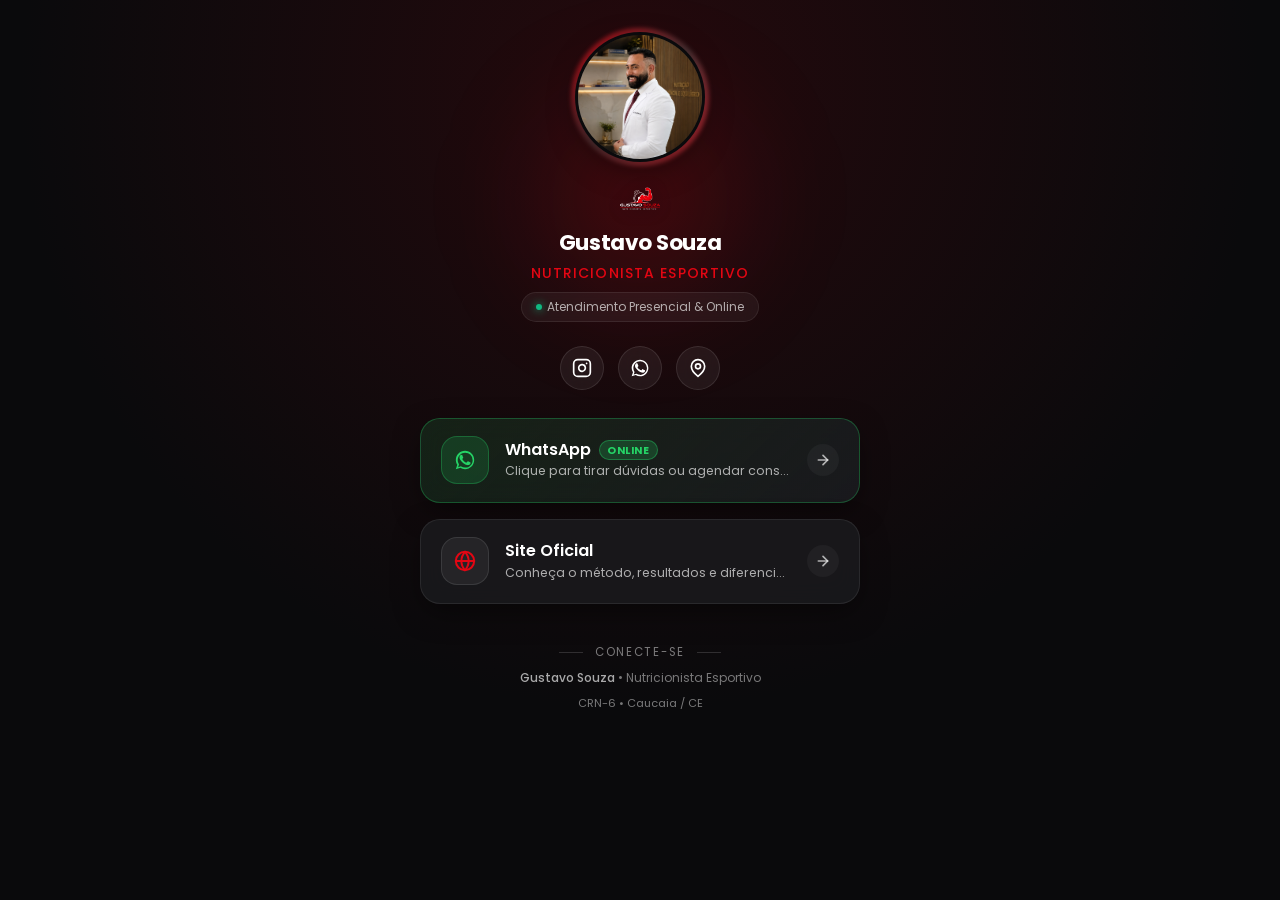
==== link.html @ 4934a4d7 "feat: atualiza link whatsapp, adiciona instagram no rodape e cria biolink /link" ====
<!DOCTYPE html>
<html lang="pt-BR">
<head>
  <!-- Google Tag Manager -->
  <script>(function(w,d,s,l,i){w[l]=w[l]||[];w[l].push({'gtm.start':
  new Date().getTime(),event:'gtm.js'});var f=d.getElementsByTagName(s)[0],
  j=d.createElement(s),dl=l!='dataLayer'?'&l='+l:'';j.async=true;j.src=
  'https://www.googletagmanager.com/gtm.js?id='+i+dl;f.parentNode.insertBefore(j,f);
  })(window,document,'script','dataLayer','GTM-PV9TGR3S');</script>
  <!-- End Google Tag Manager -->

  <meta charset="UTF-8">
  <meta name="viewport" content="width=device-width, initial-scale=1.0">
  <meta http-equiv="Content-Security-Policy" content="upgrade-insecure-requests">
  <meta http-equiv="X-Content-Type-Options" content="nosniff">
  <meta name="referrer" content="strict-origin-when-cross-origin">
  
  <title>Gustavo Souza | Links Oficiais • Nutricionista Esportivo</title>
  <meta name="description" content="Acesse os canais oficiais do nutricionista esportivo Gustavo Souza. Agendamento via WhatsApp, site oficial e redes sociais.">
  <meta name="author" content="Gustavo Souza">
  <link rel="icon" href="favicon.ico" type="image/x-icon">

  <!-- Open Graph / Facebook -->
  <meta property="og:type" content="website">
  <meta property="og:site_name" content="Gustavo Souza — Nutricionista Esportivo">
  <meta property="og:title" content="Gustavo Souza | Links Oficiais">
  <meta property="og:description" content="Acesse os links oficiais do nutricionista Gustavo Souza. Atendimento presencial em Caucaia/CE e online.">
  <meta property="og:image" content="images/gustavo-hero.png">

  <!-- Twitter -->
  <meta name="twitter:card" content="summary_large_image">
  <meta name="twitter:title" content="Gustavo Souza | Links Oficiais">
  <meta name="twitter:description" content="Acesse os links oficiais do nutricionista Gustavo Souza.">
  <meta name="twitter:image" content="images/gustavo-hero.png">

  <!-- Google Fonts -->
  <link rel="preconnect" href="https://fonts.googleapis.com">
  <link rel="preconnect" href="https://fonts.gstatic.com" crossorigin>
  <link href="https://fonts.googleapis.com/css2?family=Poppins:wght@300;400;500;600;700;800&display=swap" rel="stylesheet">

  <style>
    :root {
      --font-sans: 'Poppins', ui-sans-serif, system-ui, -apple-system, BlinkMacSystemFont, "Segoe UI", Roboto, sans-serif;
      --primary: #E30613;
      --primary-glow: #FF2E3B;
      --primary-hover: #C50510;
      --whatsapp: #25D366;
      --whatsapp-glow: rgba(37, 211, 102, 0.4);
      --bg-dark: #0A0A0C;
      --bg-card: rgba(26, 26, 30, 0.85);
      --bg-card-hover: rgba(36, 36, 42, 0.95);
      --border-card: rgba(255, 255, 255, 0.08);
      --border-card-hover: rgba(227, 6, 19, 0.5);
      --text-white: #FFFFFF;
      --text-muted: rgba(255, 255, 255, 0.65);
      --text-dim: rgba(255, 255, 255, 0.45);
      --radius-btn: 1.25rem;
      --radius-round: 9999px;
      --shadow-card: 0 10px 30px -5px rgba(0, 0, 0, 0.5);
      --transition: all 0.3s cubic-bezier(0.16, 1, 0.3, 1);
    }

    *, *::before, *::after {
      box-sizing: border-box;
      margin: 0;
      padding: 0;
    }

    html, body {
      background-color: var(--bg-dark);
      color: var(--text-white);
      font-family: var(--font-sans);
      -webkit-font-smoothing: antialiased;
      -moz-osx-font-smoothing: grayscale;
      min-height: 100vh;
      overflow-x: hidden;
    }

    body {
      display: flex;
      flex-direction: column;
      align-items: center;
      justify-content: flex-start;
      background: radial-gradient(circle at 50% 10%, rgba(227, 6, 19, 0.12) 0%, rgba(10, 10, 12, 1) 60%);
      padding: 0 1rem 2.5rem;
    }

    .biolink-container {
      width: 100%;
      max-width: 440px;
      display: flex;
      flex-direction: column;
      align-items: center;
      position: relative;
    }

    /* Ambient decorative lighting */
    .ambient-glow {
      position: absolute;
      top: 60px;
      left: 50%;
      transform: translateX(-50%);
      width: 280px;
      height: 280px;
      background: radial-gradient(circle, rgba(227, 6, 19, 0.25) 0%, transparent 70%);
      filter: blur(50px);
      z-index: 0;
      pointer-events: none;
    }

    /* Hero Header */
    .hero-header {
      width: 100%;
      position: relative;
      display: flex;
      flex-direction: column;
      align-items: center;
      padding-top: 2rem;
      z-index: 1;
    }

    .photo-wrapper {
      position: relative;
      width: 130px;
      height: 130px;
      margin-bottom: 1.25rem;
    }

    .photo-glow {
      position: absolute;
      inset: -4px;
      border-radius: var(--radius-round);
      background: linear-gradient(135deg, var(--primary), rgba(255, 255, 255, 0.2), var(--primary-glow));
      animation: rotateGlow 8s linear infinite;
      opacity: 0.8;
      filter: blur(2px);
    }

    @keyframes rotateGlow {
      0% { transform: rotate(0deg); }
      100% { transform: rotate(360deg); }
    }

    .photo-frame {
      position: relative;
      width: 100%;
      height: 100%;
      border-radius: var(--radius-round);
      overflow: hidden;
      border: 3px solid rgba(10, 10, 12, 0.95);
      background: #151518;
      box-shadow: var(--shadow-card);
    }

    .photo-img {
      width: 100%;
      height: 100%;
      object-fit: cover;
      object-position: top center;
    }

    .brand-logo {
      height: 2.25rem;
      width: auto;
      object-fit: contain;
      margin-bottom: 0.5rem;
      filter: drop-shadow(0 2px 8px rgba(0, 0, 0, 0.4));
    }

    .profile-name {
      font-size: 1.35rem;
      font-weight: 700;
      letter-spacing: -0.02em;
      color: var(--text-white);
      text-align: center;
    }

    .profile-title {
      font-size: 0.875rem;
      font-weight: 500;
      color: var(--primary);
      text-transform: uppercase;
      letter-spacing: 0.08em;
      margin-top: 0.25rem;
      text-align: center;
    }

    .profile-badge {
      display: inline-flex;
      align-items: center;
      gap: 0.35rem;
      margin-top: 0.5rem;
      padding: 0.3rem 0.85rem;
      border-radius: var(--radius-round);
      background: rgba(255, 255, 255, 0.05);
      border: 1px solid rgba(255, 255, 255, 0.08);
      font-size: 0.75rem;
      color: var(--text-muted);
      backdrop-filter: blur(10px);
    }

    .profile-badge .dot {
      width: 6px;
      height: 6px;
      border-radius: 50%;
      background: #10B981;
      box-shadow: 0 0 8px #10B981;
    }

    /* Quick Social Icons Row */
    .quick-socials {
      display: flex;
      align-items: center;
      justify-content: center;
      gap: 0.875rem;
      margin-top: 1.5rem;
      margin-bottom: 1.75rem;
      z-index: 1;
    }

    .social-circle-btn {
      width: 44px;
      height: 44px;
      border-radius: var(--radius-round);
      background: rgba(255, 255, 255, 0.06);
      border: 1px solid rgba(255, 255, 255, 0.1);
      display: flex;
      align-items: center;
      justify-content: center;
      color: var(--text-white);
      text-decoration: none;
      transition: var(--transition);
      backdrop-filter: blur(8px);
    }

    .social-circle-btn:hover {
      background: var(--primary);
      border-color: var(--primary-glow);
      color: #FFFFFF;
      transform: translateY(-3px) scale(1.05);
      box-shadow: 0 8px 20px -4px rgba(227, 6, 19, 0.5);
    }

    .social-circle-btn.whatsapp:hover {
      background: var(--whatsapp);
      border-color: #25D366;
      box-shadow: 0 8px 20px -4px var(--whatsapp-glow);
    }

    .social-circle-btn svg {
      width: 20px;
      height: 20px;
      stroke-width: 2;
    }

    /* Links Section */
    .links-list {
      width: 100%;
      display: flex;
      flex-direction: column;
      gap: 1rem;
      z-index: 1;
    }

    .link-card {
      display: flex;
      align-items: center;
      gap: 1rem;
      padding: 1.1rem 1.25rem;
      background: var(--bg-card);
      border: 1px solid var(--border-card);
      border-radius: var(--radius-btn);
      text-decoration: none;
      color: var(--text-white);
      transition: var(--transition);
      backdrop-filter: blur(12px);
      box-shadow: var(--shadow-card);
      position: relative;
      overflow: hidden;
    }

    .link-card::before {
      content: '';
      position: absolute;
      top: 0;
      left: -100%;
      width: 100%;
      height: 100%;
      background: linear-gradient(90deg, transparent, rgba(255, 255, 255, 0.08), transparent);
      transition: left 0.6s ease;
    }

    .link-card:hover::before {
      left: 100%;
    }

    .link-card:hover {
      background: var(--bg-card-hover);
      border-color: var(--border-card-hover);
      transform: translateY(-3px);
      box-shadow: 0 12px 30px -5px rgba(227, 6, 19, 0.25);
    }

    .link-card.featured {
      background: linear-gradient(135deg, rgba(37, 211, 102, 0.12) 0%, rgba(26, 26, 30, 0.95) 100%);
      border-color: rgba(37, 211, 102, 0.3);
    }

    .link-card.featured:hover {
      border-color: var(--whatsapp);
      box-shadow: 0 12px 30px -5px var(--whatsapp-glow);
    }

    .link-icon-box {
      width: 48px;
      height: 48px;
      border-radius: 1rem;
      background: rgba(255, 255, 255, 0.06);
      border: 1px solid rgba(255, 255, 255, 0.1);
      display: flex;
      align-items: center;
      justify-content: center;
      flex-shrink: 0;
      color: var(--primary);
      transition: var(--transition);
    }

    .link-card.featured .link-icon-box {
      background: rgba(37, 211, 102, 0.15);
      border-color: rgba(37, 211, 102, 0.3);
      color: var(--whatsapp);
    }

    .link-card:hover .link-icon-box {
      transform: scale(1.08);
      background: var(--primary);
      color: #FFFFFF;
    }

    .link-card.featured:hover .link-icon-box {
      background: var(--whatsapp);
      color: #FFFFFF;
    }

    .link-icon-box svg {
      width: 22px;
      height: 22px;
      stroke-width: 2.2;
    }

    .link-content {
      flex: 1;
      min-width: 0;
    }

    .link-title {
      font-size: 1rem;
      font-weight: 600;
      color: var(--text-white);
      line-height: 1.25;
      display: flex;
      align-items: center;
      gap: 0.5rem;
    }

    .link-badge {
      font-size: 0.65rem;
      font-weight: 700;
      text-transform: uppercase;
      letter-spacing: 0.05em;
      padding: 0.15rem 0.45rem;
      border-radius: var(--radius-round);
      background: rgba(37, 211, 102, 0.2);
      color: var(--whatsapp);
      border: 1px solid rgba(37, 211, 102, 0.4);
    }

    .link-subtitle {
      font-size: 0.78rem;
      color: var(--text-muted);
      margin-top: 0.2rem;
      line-height: 1.35;
      white-space: nowrap;
      overflow: hidden;
      text-overflow: ellipsis;
    }

    .link-arrow {
      width: 32px;
      height: 32px;
      border-radius: 50%;
      background: rgba(255, 255, 255, 0.04);
      display: flex;
      align-items: center;
      justify-content: center;
      color: var(--text-muted);
      flex-shrink: 0;
      transition: var(--transition);
    }

    .link-card:hover .link-arrow {
      background: var(--primary);
      color: #FFFFFF;
      transform: translateX(3px);
    }

    .link-card.featured:hover .link-arrow {
      background: var(--whatsapp);
      color: #FFFFFF;
    }

    .link-arrow svg {
      width: 16px;
      height: 16px;
      stroke-width: 2.5;
    }

    /* Footer Section */
    .biolink-footer {
      margin-top: 2.5rem;
      text-align: center;
      display: flex;
      flex-direction: column;
      align-items: center;
      gap: 0.5rem;
      z-index: 1;
    }

    .footer-connect {
      font-size: 0.72rem;
      letter-spacing: 0.15em;
      text-transform: uppercase;
      color: var(--text-dim);
      display: flex;
      align-items: center;
      gap: 0.75rem;
    }

    .footer-connect::before,
    .footer-connect::after {
      content: '';
      width: 24px;
      height: 1px;
      background: rgba(255, 255, 255, 0.15);
    }

    .footer-copy {
      font-size: 0.75rem;
      color: var(--text-dim);
    }

    .footer-copy strong {
      color: var(--text-muted);
      font-weight: 500;
    }

    /* Small Mobile adjustments */
    @media (max-width: 380px) {
      body {
        padding: 0 0.75rem 2rem;
      }
      .link-card {
        padding: 0.95rem 1rem;
        gap: 0.75rem;
      }
      .link-icon-box {
        width: 42px;
        height: 42px;
      }
      .link-title {
        font-size: 0.95rem;
      }
      .link-subtitle {
        font-size: 0.74rem;
      }
    }
  </style>
</head>
<body>
  <!-- Google Tag Manager (noscript) -->
  <noscript><iframe src="https://www.googletagmanager.com/ns.html?id=GTM-PV9TGR3S"
  height="0" width="0" style="display:none;visibility:hidden"></iframe></noscript>
  <!-- End Google Tag Manager (noscript) -->

  <div class="biolink-container">
    <div class="ambient-glow"></div>

    <!-- Profile Header -->
    <header class="hero-header">
      <div class="photo-wrapper">
        <div class="photo-glow"></div>
        <div class="photo-frame">
          <img src="images/gustavo-hero.png" alt="Gustavo Souza" class="photo-img">
        </div>
      </div>

      <img src="images/logo.png" alt="Logo Gustavo Souza" class="brand-logo">
      <h1 class="profile-name">Gustavo Souza</h1>
      <p class="profile-title">Nutricionista Esportivo</p>

      <div class="profile-badge">
        <span class="dot"></span>
        <span>Atendimento Presencial &amp; Online</span>
      </div>
    </header>

    <!-- Quick Socials Icons (Instagram, WhatsApp, Google Maps) -->
    <nav class="quick-socials" aria-label="Redes sociais e contato rápido">
      <!-- Instagram -->
      <a href="https://www.instagram.com/gusta_nutri/" target="_blank" rel="noopener noreferrer" class="social-circle-btn" aria-label="Instagram @gusta_nutri">
        <svg viewBox="0 0 24 24" fill="none" stroke="currentColor" stroke-linecap="round" stroke-linejoin="round">
          <rect width="20" height="20" x="2" y="2" rx="5" ry="5"/>
          <path d="M16 11.37A4 4 0 1 1 12.63 8 4 4 0 0 1 16 11.37z"/>
          <line x1="17.5" x2="17.51" y1="6.5" y2="6.5"/>
        </svg>
      </a>

      <!-- WhatsApp -->
      <a href="https://wa.me/5585981553394?text=Ol%C3%A1%20Gusta%2C%20Vim%20pelo%20site%20e%20gostaria%20de%20saber%20mais%20" target="_blank" rel="noopener noreferrer" class="social-circle-btn whatsapp" aria-label="WhatsApp Gustavo Souza">
        <svg viewBox="0 0 24 24" fill="currentColor">
          <path d="M17.472 14.382c-.297-.149-1.758-.867-2.03-.967-.273-.099-.471-.148-.67.15-.197.297-.767.966-.94 1.164-.173.199-.347.223-.644.075-.297-.15-1.255-.463-2.39-1.475-.883-.788-1.48-1.761-1.653-2.059-.173-.297-.019-.458.13-.606.134-.133.298-.347.446-.52.15-.174.199-.298.298-.497.099-.198.05-.371-.025-.52-.075-.149-.669-1.612-.916-2.207-.242-.579-.487-.5-.669-.51l-.57-.01c-.198 0-.52.074-.792.372s-1.04 1.016-1.04 2.479 1.065 2.876 1.213 3.074c.149.198 2.095 3.2 5.076 4.487.71.306 1.263.489 1.694.626.712.226 1.36.194 1.872.118.571-.085 1.758-.719 2.006-1.413.248-.694.248-1.289.173-1.413-.074-.124-.272-.198-.57-.347zM12.017 2C6.485 2 2.02 6.465 2.02 12c0 1.867.545 3.68 1.556 5.24L2 22l4.867-1.523A9.955 9.955 0 0 0 12.017 22c5.532 0 9.997-4.465 9.997-10s-4.465-10-9.997-10zM12.017 20.15a8.144 8.144 0 0 1-4.148-1.135l-.297-.177-3.075.962.982-2.995-.194-.309a8.13 8.13 0 0 1-1.248-4.348c0-4.501 3.664-8.165 8.165-8.165 2.18 0 4.229.85 5.771 2.394a8.116 8.116 0 0 1 2.393 5.771c0 4.501-3.663 8.165-8.165 8.165z"/>
        </svg>
      </a>

      <!-- Google Maps / Consultório -->
      <a href="https://www.google.com/maps/search/?api=1&query=R.+Pedro+Gomes+da+Rocha,+394+-+Centro,+Caucaia+-+CE" target="_blank" rel="noopener noreferrer" class="social-circle-btn" aria-label="Endereço no Google Maps">
        <svg viewBox="0 0 24 24" fill="none" stroke="currentColor" stroke-linecap="round" stroke-linejoin="round">
          <path d="M20 10c0 6-8 12-8 12s-8-6-8-12a8 8 0 0 1 16 0Z"/>
          <circle cx="12" cy="10" r="3"/>
        </svg>
      </a>
    </nav>

    <!-- Main Action Buttons -->
    <main class="links-list">
      <!-- 1. WhatsApp Button -->
      <a href="https://wa.me/5585981553394?text=Ol%C3%A1%20Gusta%2C%20Vim%20pelo%20site%20e%20gostaria%20de%20saber%20mais%20" target="_blank" rel="noopener noreferrer" class="link-card featured">
        <div class="link-icon-box">
          <svg viewBox="0 0 24 24" fill="currentColor">
            <path d="M17.472 14.382c-.297-.149-1.758-.867-2.03-.967-.273-.099-.471-.148-.67.15-.197.297-.767.966-.94 1.164-.173.199-.347.223-.644.075-.297-.15-1.255-.463-2.39-1.475-.883-.788-1.48-1.761-1.653-2.059-.173-.297-.019-.458.13-.606.134-.133.298-.347.446-.52.15-.174.199-.298.298-.497.099-.198.05-.371-.025-.52-.075-.149-.669-1.612-.916-2.207-.242-.579-.487-.5-.669-.51l-.57-.01c-.198 0-.52.074-.792.372s-1.04 1.016-1.04 2.479 1.065 2.876 1.213 3.074c.149.198 2.095 3.2 5.076 4.487.71.306 1.263.489 1.694.626.712.226 1.36.194 1.872.118.571-.085 1.758-.719 2.006-1.413.248-.694.248-1.289.173-1.413-.074-.124-.272-.198-.57-.347zM12.017 2C6.485 2 2.02 6.465 2.02 12c0 1.867.545 3.68 1.556 5.24L2 22l4.867-1.523A9.955 9.955 0 0 0 12.017 22c5.532 0 9.997-4.465 9.997-10s-4.465-10-9.997-10zM12.017 20.15a8.144 8.144 0 0 1-4.148-1.135l-.297-.177-3.075.962.982-2.995-.194-.309a8.13 8.13 0 0 1-1.248-4.348c0-4.501 3.664-8.165 8.165-8.165 2.18 0 4.229.85 5.771 2.394a8.116 8.116 0 0 1 2.393 5.771c0 4.501-3.663 8.165-8.165 8.165z"/>
          </svg>
        </div>
        <div class="link-content">
          <div class="link-title">
            <span>WhatsApp</span>
            <span class="link-badge">Online</span>
          </div>
          <div class="link-subtitle">Clique para tirar dúvidas ou agendar consulta</div>
        </div>
        <div class="link-arrow">
          <svg viewBox="0 0 24 24" fill="none" stroke="currentColor" stroke-linecap="round" stroke-linejoin="round">
            <line x1="5" y1="12" x2="19" y2="12"/>
            <polyline points="12 5 19 12 12 19"/>
          </svg>
        </div>
      </a>

      <!-- 2. Site Oficial Button -->
      <a href="https://gustanutri.vercel.app/" class="link-card">
        <div class="link-icon-box">
          <svg viewBox="0 0 24 24" fill="none" stroke="currentColor" stroke-linecap="round" stroke-linejoin="round">
            <circle cx="12" cy="12" r="10"/>
            <line x1="2" y1="12" x2="22" y2="12"/>
            <path d="M12 2a15.3 15.3 0 0 1 4 10 15.3 15.3 0 0 1-4 10 15.3 15.3 0 0 1-4-10 15.3 15.3 0 0 1 4-10z"/>
          </svg>
        </div>
        <div class="link-content">
          <div class="link-title">
            <span>Site Oficial</span>
          </div>
          <div class="link-subtitle">Conheça o método, resultados e diferenciais</div>
        </div>
        <div class="link-arrow">
          <svg viewBox="0 0 24 24" fill="none" stroke="currentColor" stroke-linecap="round" stroke-linejoin="round">
            <line x1="5" y1="12" x2="19" y2="12"/>
            <polyline points="12 5 19 12 12 19"/>
          </svg>
        </div>
      </a>
    </main>

    <!-- Footer Section -->
    <footer class="biolink-footer">
      <span class="footer-connect">Conecte-se</span>
      <p class="footer-copy">
        <strong>Gustavo Souza</strong> • Nutricionista Esportivo
      </p>
      <p class="footer-copy" style="font-size: 0.7rem;">
        CRN-6 • Caucaia / CE
      </p>
    </footer>
  </div>
</body>
</html>
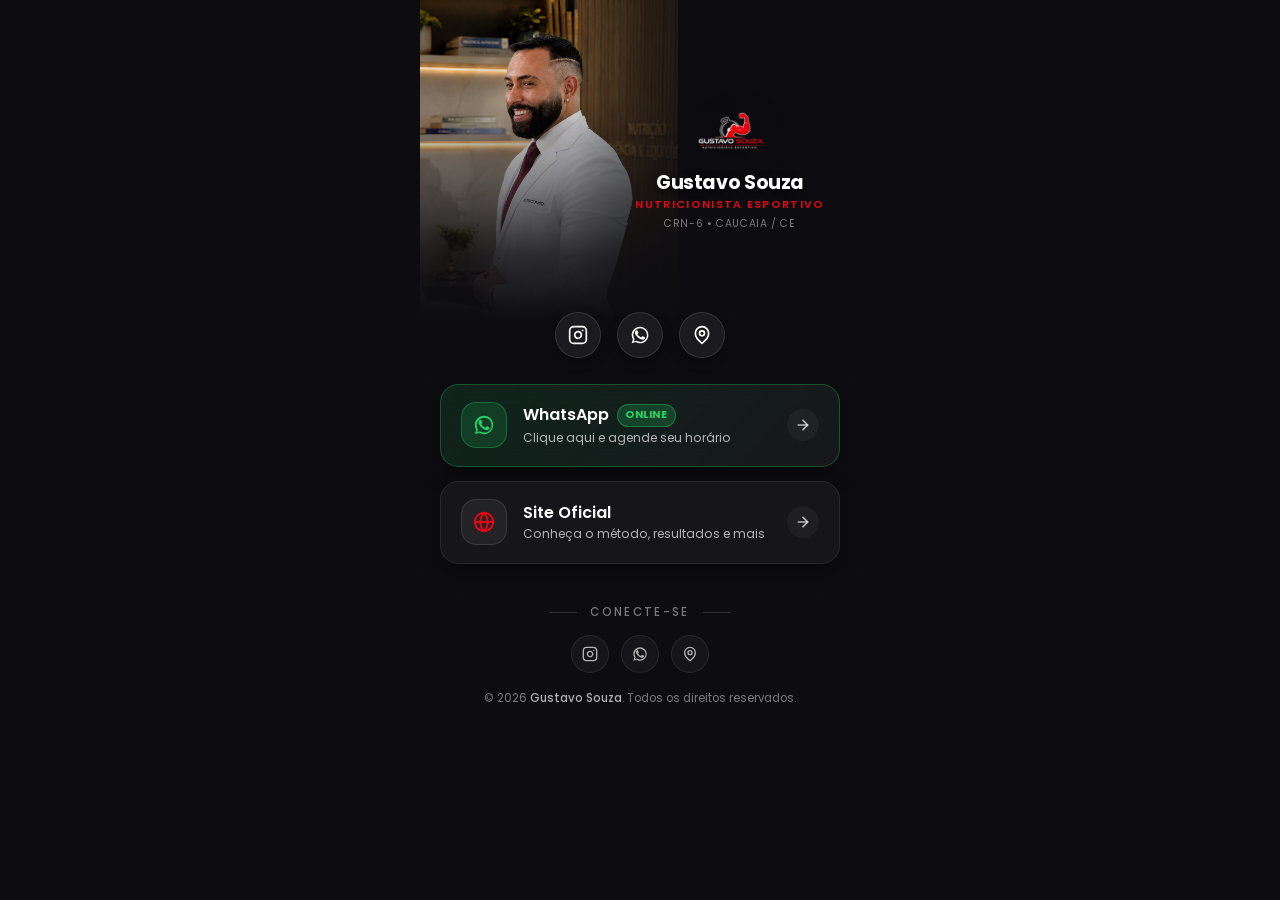
==== commit 55f8c287: "feat: atualiza layout de /link com foto de fundo, degrade suave e logo a direita" ====
--- a/link.html
+++ b/link.html
@@ -46,18 +46,18 @@
       --primary-hover: #C50510;
       --whatsapp: #25D366;
       --whatsapp-glow: rgba(37, 211, 102, 0.4);
-      --bg-dark: #0A0A0C;
-      --bg-card: rgba(26, 26, 30, 0.85);
-      --bg-card-hover: rgba(36, 36, 42, 0.95);
+      --bg-dark: #0D0D11;
+      --bg-card: rgba(24, 24, 28, 0.9);
+      --bg-card-hover: rgba(34, 34, 40, 0.98);
       --border-card: rgba(255, 255, 255, 0.08);
       --border-card-hover: rgba(227, 6, 19, 0.5);
       --text-white: #FFFFFF;
-      --text-muted: rgba(255, 255, 255, 0.65);
+      --text-muted: rgba(255, 255, 255, 0.68);
       --text-dim: rgba(255, 255, 255, 0.45);
-      --radius-btn: 1.25rem;
+      --radius-btn: 1.15rem;
       --radius-round: 9999px;
-      --shadow-card: 0 10px 30px -5px rgba(0, 0, 0, 0.5);
-      --transition: all 0.3s cubic-bezier(0.16, 1, 0.3, 1);
+      --shadow-card: 0 8px 24px -4px rgba(0, 0, 0, 0.45);
+      --transition: all 0.28s cubic-bezier(0.16, 1, 0.3, 1);
     }
 
     *, *::before, *::after {
@@ -81,8 +81,8 @@
       flex-direction: column;
       align-items: center;
       justify-content: flex-start;
-      background: radial-gradient(circle at 50% 10%, rgba(227, 6, 19, 0.12) 0%, rgba(10, 10, 12, 1) 60%);
-      padding: 0 1rem 2.5rem;
+      background: #0D0D11;
+      padding: 0 0 3rem;
     }
 
     .biolink-container {
@@ -94,175 +94,175 @@
       position: relative;
     }
 
-    /* Ambient decorative lighting */
-    .ambient-glow {
-      position: absolute;
-      top: 60px;
-      left: 50%;
-      transform: translateX(-50%);
-      width: 280px;
-      height: 280px;
-      background: radial-gradient(circle, rgba(227, 6, 19, 0.25) 0%, transparent 70%);
-      filter: blur(50px);
-      z-index: 0;
-      pointer-events: none;
-    }
-
-    /* Hero Header */
-    .hero-header {
-      width: 100%;
-      position: relative;
-      display: flex;
-      flex-direction: column;
-      align-items: center;
-      padding-top: 2rem;
-      z-index: 1;
-    }
-
-    .photo-wrapper {
-      position: relative;
-      width: 130px;
-      height: 130px;
-      margin-bottom: 1.25rem;
-    }
-
-    .photo-glow {
-      position: absolute;
-      inset: -4px;
-      border-radius: var(--radius-round);
-      background: linear-gradient(135deg, var(--primary), rgba(255, 255, 255, 0.2), var(--primary-glow));
-      animation: rotateGlow 8s linear infinite;
-      opacity: 0.8;
-      filter: blur(2px);
-    }
-
-    @keyframes rotateGlow {
-      0% { transform: rotate(0deg); }
-      100% { transform: rotate(360deg); }
-    }
-
-    .photo-frame {
+    /* ==========================================================================
+       Hero Top Section — Photo Background with Fade Degradê & Right Logo
+       ========================================================================== */
+    .hero-top-banner {
       position: relative;
       width: 100%;
+      height: 320px;
+      overflow: hidden;
+      background-color: #0A0A0D;
+    }
+
+    /* Professional Background Cutout Photo (Left Aligned) */
+    .hero-bg-photo {
+      position: absolute;
+      left: -15px;
+      bottom: 0;
       height: 100%;
-      border-radius: var(--radius-round);
-      overflow: hidden;
-      border: 3px solid rgba(10, 10, 12, 0.95);
-      background: #151518;
-      box-shadow: var(--shadow-card);
-    }
-
-    .photo-img {
-      width: 100%;
-      height: 100%;
+      width: 62%;
       object-fit: cover;
       object-position: top center;
-    }
-
-    .brand-logo {
-      height: 2.25rem;
+      z-index: 1;
+      filter: contrast(1.05) brightness(1.02);
+    }
+
+    /* Degradê Suave — Transição inferior para os cards */
+    .hero-gradient-bottom {
+      position: absolute;
+      inset: 0;
+      z-index: 2;
+      background: linear-gradient(
+        to bottom,
+        rgba(13, 13, 17, 0.0) 0%,
+        rgba(13, 13, 17, 0.05) 30%,
+        rgba(13, 13, 17, 0.45) 55%,
+        rgba(13, 13, 17, 0.85) 80%,
+        #0D0D11 100%
+      );
+      pointer-events: none;
+    }
+
+    /* Degradê Lateral — Garante legibilidade para a Logo e Textos à Direita */
+    .hero-gradient-side {
+      position: absolute;
+      inset: 0;
+      z-index: 2;
+      background: linear-gradient(
+        to right,
+        rgba(13, 13, 17, 0.0) 0%,
+        rgba(13, 13, 17, 0.1) 35%,
+        rgba(13, 13, 17, 0.75) 60%,
+        rgba(13, 13, 17, 0.95) 100%
+      );
+      pointer-events: none;
+    }
+
+    /* Right Side Branding / Logo Block */
+    .hero-right-content {
+      position: absolute;
+      right: 1.25rem;
+      top: 0;
+      bottom: 0;
+      width: 50%;
+      display: flex;
+      flex-direction: column;
+      align-items: center;
+      justify-content: center;
+      text-align: center;
+      z-index: 3;
+      padding-top: 1rem;
+    }
+
+    .brand-logo-img {
+      max-height: 58px;
       width: auto;
       object-fit: contain;
-      margin-bottom: 0.5rem;
-      filter: drop-shadow(0 2px 8px rgba(0, 0, 0, 0.4));
-    }
-
-    .profile-name {
-      font-size: 1.35rem;
+      filter: drop-shadow(0 4px 14px rgba(0, 0, 0, 0.7));
+      margin-bottom: 0.6rem;
+    }
+
+    .brand-person-name {
+      font-size: 1.2rem;
       font-weight: 700;
+      color: #FFFFFF;
       letter-spacing: -0.02em;
-      color: var(--text-white);
-      text-align: center;
-    }
-
-    .profile-title {
-      font-size: 0.875rem;
-      font-weight: 500;
+      line-height: 1.15;
+      text-shadow: 0 2px 8px rgba(0, 0, 0, 0.8);
+    }
+
+    .brand-person-tag {
+      font-size: 0.68rem;
+      font-weight: 600;
       color: var(--primary);
       text-transform: uppercase;
-      letter-spacing: 0.08em;
+      letter-spacing: 0.12em;
+      margin-top: 0.3rem;
+      line-height: 1.25;
+    }
+
+    .brand-person-sub {
+      font-size: 0.65rem;
+      color: var(--text-dim);
+      letter-spacing: 0.06em;
       margin-top: 0.25rem;
-      text-align: center;
-    }
-
-    .profile-badge {
-      display: inline-flex;
-      align-items: center;
-      gap: 0.35rem;
-      margin-top: 0.5rem;
-      padding: 0.3rem 0.85rem;
-      border-radius: var(--radius-round);
-      background: rgba(255, 255, 255, 0.05);
-      border: 1px solid rgba(255, 255, 255, 0.08);
-      font-size: 0.75rem;
-      color: var(--text-muted);
-      backdrop-filter: blur(10px);
-    }
-
-    .profile-badge .dot {
-      width: 6px;
-      height: 6px;
-      border-radius: 50%;
-      background: #10B981;
-      box-shadow: 0 0 8px #10B981;
-    }
-
-    /* Quick Social Icons Row */
-    .quick-socials {
+      text-transform: uppercase;
+    }
+
+    /* ==========================================================================
+       Quick Social Icons Row (Instagram, WhatsApp, Maps)
+       ========================================================================== */
+    .quick-socials-row {
       display: flex;
       align-items: center;
       justify-content: center;
-      gap: 0.875rem;
-      margin-top: 1.5rem;
-      margin-bottom: 1.75rem;
-      z-index: 1;
-    }
-
-    .social-circle-btn {
-      width: 44px;
-      height: 44px;
+      gap: 1rem;
+      margin-top: -0.5rem;
+      margin-bottom: 1.6rem;
+      z-index: 4;
+      position: relative;
+    }
+
+    .social-pill-btn {
+      width: 46px;
+      height: 46px;
       border-radius: var(--radius-round);
       background: rgba(255, 255, 255, 0.06);
-      border: 1px solid rgba(255, 255, 255, 0.1);
+      border: 1px solid rgba(255, 255, 255, 0.12);
       display: flex;
       align-items: center;
       justify-content: center;
       color: var(--text-white);
       text-decoration: none;
       transition: var(--transition);
-      backdrop-filter: blur(8px);
-    }
-
-    .social-circle-btn:hover {
+      backdrop-filter: blur(10px);
+      box-shadow: 0 4px 12px rgba(0, 0, 0, 0.3);
+    }
+
+    .social-pill-btn:hover {
       background: var(--primary);
       border-color: var(--primary-glow);
       color: #FFFFFF;
-      transform: translateY(-3px) scale(1.05);
-      box-shadow: 0 8px 20px -4px rgba(227, 6, 19, 0.5);
-    }
-
-    .social-circle-btn.whatsapp:hover {
+      transform: translateY(-3px) scale(1.06);
+      box-shadow: 0 8px 20px -4px rgba(227, 6, 19, 0.55);
+    }
+
+    .social-pill-btn.whatsapp:hover {
       background: var(--whatsapp);
       border-color: #25D366;
       box-shadow: 0 8px 20px -4px var(--whatsapp-glow);
     }
 
-    .social-circle-btn svg {
+    .social-pill-btn svg {
       width: 20px;
       height: 20px;
       stroke-width: 2;
     }
 
-    /* Links Section */
-    .links-list {
+    /* ==========================================================================
+       Action Links List & Cards
+       ========================================================================== */
+    .cards-container {
       width: 100%;
+      padding: 0 1.25rem;
       display: flex;
       flex-direction: column;
-      gap: 1rem;
-      z-index: 1;
-    }
-
-    .link-card {
+      gap: 0.875rem;
+      z-index: 4;
+    }
+
+    .action-card {
       display: flex;
       align-items: center;
       gap: 1rem;
@@ -273,13 +273,13 @@
       text-decoration: none;
       color: var(--text-white);
       transition: var(--transition);
-      backdrop-filter: blur(12px);
+      backdrop-filter: blur(14px);
       box-shadow: var(--shadow-card);
       position: relative;
       overflow: hidden;
     }
 
-    .link-card::before {
+    .action-card::before {
       content: '';
       position: absolute;
       top: 0;
@@ -290,31 +290,31 @@
       transition: left 0.6s ease;
     }
 
-    .link-card:hover::before {
+    .action-card:hover::before {
       left: 100%;
     }
 
-    .link-card:hover {
+    .action-card:hover {
       background: var(--bg-card-hover);
       border-color: var(--border-card-hover);
       transform: translateY(-3px);
-      box-shadow: 0 12px 30px -5px rgba(227, 6, 19, 0.25);
-    }
-
-    .link-card.featured {
-      background: linear-gradient(135deg, rgba(37, 211, 102, 0.12) 0%, rgba(26, 26, 30, 0.95) 100%);
+      box-shadow: 0 12px 28px -4px rgba(227, 6, 19, 0.25);
+    }
+
+    .action-card.featured {
+      background: linear-gradient(135deg, rgba(37, 211, 102, 0.12) 0%, rgba(24, 24, 28, 0.95) 100%);
       border-color: rgba(37, 211, 102, 0.3);
     }
 
-    .link-card.featured:hover {
+    .action-card.featured:hover {
       border-color: var(--whatsapp);
-      box-shadow: 0 12px 30px -5px var(--whatsapp-glow);
-    }
-
-    .link-icon-box {
-      width: 48px;
-      height: 48px;
-      border-radius: 1rem;
+      box-shadow: 0 12px 28px -4px var(--whatsapp-glow);
+    }
+
+    .card-icon-box {
+      width: 46px;
+      height: 46px;
+      border-radius: 0.95rem;
       background: rgba(255, 255, 255, 0.06);
       border: 1px solid rgba(255, 255, 255, 0.1);
       display: flex;
@@ -325,45 +325,48 @@
       transition: var(--transition);
     }
 
-    .link-card.featured .link-icon-box {
+    .action-card.featured .card-icon-box {
       background: rgba(37, 211, 102, 0.15);
       border-color: rgba(37, 211, 102, 0.3);
       color: var(--whatsapp);
     }
 
-    .link-card:hover .link-icon-box {
+    .action-card:hover .card-icon-box {
       transform: scale(1.08);
       background: var(--primary);
       color: #FFFFFF;
     }
 
-    .link-card.featured:hover .link-icon-box {
+    .action-card.featured:hover .card-icon-box {
       background: var(--whatsapp);
       color: #FFFFFF;
     }
 
-    .link-icon-box svg {
+    .card-icon-box svg {
       width: 22px;
       height: 22px;
       stroke-width: 2.2;
     }
 
-    .link-content {
+    .card-info {
       flex: 1;
       min-width: 0;
     }
 
-    .link-title {
+    .card-title-row {
+      display: flex;
+      align-items: center;
+      gap: 0.5rem;
+    }
+
+    .card-title {
       font-size: 1rem;
       font-weight: 600;
       color: var(--text-white);
       line-height: 1.25;
-      display: flex;
-      align-items: center;
-      gap: 0.5rem;
-    }
-
-    .link-badge {
+    }
+
+    .card-badge {
       font-size: 0.65rem;
       font-weight: 700;
       text-transform: uppercase;
@@ -375,8 +378,8 @@
       border: 1px solid rgba(37, 211, 102, 0.4);
     }
 
-    .link-subtitle {
-      font-size: 0.78rem;
+    .card-subtitle {
+      font-size: 0.76rem;
       color: var(--text-muted);
       margin-top: 0.2rem;
       line-height: 1.35;
@@ -385,7 +388,7 @@
       text-overflow: ellipsis;
     }
 
-    .link-arrow {
+    .card-arrow {
       width: 32px;
       height: 32px;
       border-radius: 50%;
@@ -398,80 +401,126 @@
       transition: var(--transition);
     }
 
-    .link-card:hover .link-arrow {
+    .action-card:hover .card-arrow {
       background: var(--primary);
       color: #FFFFFF;
       transform: translateX(3px);
     }
 
-    .link-card.featured:hover .link-arrow {
+    .action-card.featured:hover .card-arrow {
       background: var(--whatsapp);
       color: #FFFFFF;
     }
 
-    .link-arrow svg {
+    .card-arrow svg {
       width: 16px;
       height: 16px;
       stroke-width: 2.5;
     }
 
-    /* Footer Section */
-    .biolink-footer {
+    /* ==========================================================================
+       Footer Section
+       ========================================================================== */
+    .biolink-bottom {
       margin-top: 2.5rem;
       text-align: center;
       display: flex;
       flex-direction: column;
       align-items: center;
-      gap: 0.5rem;
-      z-index: 1;
-    }
-
-    .footer-connect {
+      gap: 0.85rem;
+      z-index: 4;
+    }
+
+    .connect-divider {
       font-size: 0.72rem;
-      letter-spacing: 0.15em;
+      letter-spacing: 0.2em;
       text-transform: uppercase;
       color: var(--text-dim);
       display: flex;
       align-items: center;
-      gap: 0.75rem;
-    }
-
-    .footer-connect::before,
-    .footer-connect::after {
+      gap: 0.85rem;
+      font-weight: 500;
+    }
+
+    .connect-divider::before,
+    .connect-divider::after {
       content: '';
-      width: 24px;
+      width: 28px;
       height: 1px;
       background: rgba(255, 255, 255, 0.15);
     }
 
-    .footer-copy {
-      font-size: 0.75rem;
+    .footer-socials {
+      display: flex;
+      align-items: center;
+      gap: 0.75rem;
+    }
+
+    .footer-social-btn {
+      width: 38px;
+      height: 38px;
+      border-radius: var(--radius-round);
+      background: rgba(255, 255, 255, 0.04);
+      border: 1px solid rgba(255, 255, 255, 0.08);
+      display: flex;
+      align-items: center;
+      justify-content: center;
+      color: var(--text-muted);
+      text-decoration: none;
+      transition: var(--transition);
+    }
+
+    .footer-social-btn:hover {
+      background: var(--primary);
+      border-color: var(--primary);
+      color: #FFFFFF;
+      transform: translateY(-2px);
+    }
+
+    .footer-social-btn svg {
+      width: 16px;
+      height: 16px;
+      stroke-width: 2;
+    }
+
+    .footer-copyright {
+      font-size: 0.72rem;
       color: var(--text-dim);
-    }
-
-    .footer-copy strong {
+      margin-top: 0.25rem;
+    }
+
+    .footer-copyright strong {
       color: var(--text-muted);
       font-weight: 500;
     }
 
-    /* Small Mobile adjustments */
+    /* Small Screen Adjustments */
     @media (max-width: 380px) {
-      body {
-        padding: 0 0.75rem 2rem;
-      }
-      .link-card {
+      .hero-top-banner {
+        height: 290px;
+      }
+      .hero-bg-photo {
+        width: 65%;
+      }
+      .brand-logo-img {
+        max-height: 48px;
+      }
+      .brand-person-name {
+        font-size: 1.05rem;
+      }
+      .action-card {
         padding: 0.95rem 1rem;
         gap: 0.75rem;
       }
-      .link-icon-box {
-        width: 42px;
-        height: 42px;
-      }
-      .link-title {
-        font-size: 0.95rem;
-      }
-      .link-subtitle {
-        font-size: 0.74rem;
+      .card-icon-box {
+        width: 40px;
+        height: 40px;
+      }
+      .card-title {
+        font-size: 0.92rem;
+      }
+      .card-subtitle {
+        font-size: 0.72rem;
       }
     }
   </style>
@@ -483,31 +532,29 @@
   <!-- End Google Tag Manager (noscript) -->
 
   <div class="biolink-container">
-    <div class="ambient-glow"></div>
-
-    <!-- Profile Header -->
-    <header class="hero-header">
-      <div class="photo-wrapper">
-        <div class="photo-glow"></div>
-        <div class="photo-frame">
-          <img src="images/gustavo-hero.png" alt="Gustavo Souza" class="photo-img">
-        </div>
-      </div>
-
-      <img src="images/logo.png" alt="Logo Gustavo Souza" class="brand-logo">
-      <h1 class="profile-name">Gustavo Souza</h1>
-      <p class="profile-title">Nutricionista Esportivo</p>
-
-      <div class="profile-badge">
-        <span class="dot"></span>
-        <span>Atendimento Presencial &amp; Online</span>
+    
+    <!-- Top Hero Banner: Professional Background Photo (Left) + Logo/Name (Right) + Bottom Degradê -->
+    <header class="hero-top-banner">
+      <!-- Foto de fundo com o profissional -->
+      <img src="images/gustavo-hero.png" alt="Gustavo Souza" class="hero-bg-photo">
+
+      <!-- Degradês suaves de integração e contraste -->
+      <div class="hero-gradient-bottom"></div>
+      <div class="hero-gradient-side"></div>
+
+      <!-- Identidade e Logo à Direita -->
+      <div class="hero-right-content">
+        <img src="images/logo.png" alt="Logo Gustavo Souza" class="brand-logo-img">
+        <h1 class="brand-person-name">Gustavo Souza</h1>
+        <p class="brand-person-tag">Nutricionista Esportivo</p>
+        <span class="brand-person-sub">CRN-6 • Caucaia / CE</span>
       </div>
     </header>
 
-    <!-- Quick Socials Icons (Instagram, WhatsApp, Google Maps) -->
-    <nav class="quick-socials" aria-label="Redes sociais e contato rápido">
+    <!-- Ícones de Ação Rápida (Logo abaixo da foto e acima dos cards) -->
+    <nav class="quick-socials-row" aria-label="Acesso rápido">
       <!-- Instagram -->
-      <a href="https://www.instagram.com/gusta_nutri/" target="_blank" rel="noopener noreferrer" class="social-circle-btn" aria-label="Instagram @gusta_nutri">
+      <a href="https://www.instagram.com/gusta_nutri/" target="_blank" rel="noopener noreferrer" class="social-pill-btn" aria-label="Instagram @gusta_nutri">
         <svg viewBox="0 0 24 24" fill="none" stroke="currentColor" stroke-linecap="round" stroke-linejoin="round">
           <rect width="20" height="20" x="2" y="2" rx="5" ry="5"/>
           <path d="M16 11.37A4 4 0 1 1 12.63 8 4 4 0 0 1 16 11.37z"/>
@@ -516,14 +563,14 @@
       </a>
 
       <!-- WhatsApp -->
-      <a href="https://wa.me/5585981553394?text=Ol%C3%A1%20Gusta%2C%20Vim%20pelo%20site%20e%20gostaria%20de%20saber%20mais%20" target="_blank" rel="noopener noreferrer" class="social-circle-btn whatsapp" aria-label="WhatsApp Gustavo Souza">
+      <a href="https://wa.me/5585981553394?text=Ol%C3%A1%20Gusta%2C%20Vim%20pelo%20site%20e%20gostaria%20de%20saber%20mais%20" target="_blank" rel="noopener noreferrer" class="social-pill-btn whatsapp" aria-label="WhatsApp">
         <svg viewBox="0 0 24 24" fill="currentColor">
           <path d="M17.472 14.382c-.297-.149-1.758-.867-2.03-.967-.273-.099-.471-.148-.67.15-.197.297-.767.966-.94 1.164-.173.199-.347.223-.644.075-.297-.15-1.255-.463-2.39-1.475-.883-.788-1.48-1.761-1.653-2.059-.173-.297-.019-.458.13-.606.134-.133.298-.347.446-.52.15-.174.199-.298.298-.497.099-.198.05-.371-.025-.52-.075-.149-.669-1.612-.916-2.207-.242-.579-.487-.5-.669-.51l-.57-.01c-.198 0-.52.074-.792.372s-1.04 1.016-1.04 2.479 1.065 2.876 1.213 3.074c.149.198 2.095 3.2 5.076 4.487.71.306 1.263.489 1.694.626.712.226 1.36.194 1.872.118.571-.085 1.758-.719 2.006-1.413.248-.694.248-1.289.173-1.413-.074-.124-.272-.198-.57-.347zM12.017 2C6.485 2 2.02 6.465 2.02 12c0 1.867.545 3.68 1.556 5.24L2 22l4.867-1.523A9.955 9.955 0 0 0 12.017 22c5.532 0 9.997-4.465 9.997-10s-4.465-10-9.997-10zM12.017 20.15a8.144 8.144 0 0 1-4.148-1.135l-.297-.177-3.075.962.982-2.995-.194-.309a8.13 8.13 0 0 1-1.248-4.348c0-4.501 3.664-8.165 8.165-8.165 2.18 0 4.229.85 5.771 2.394a8.116 8.116 0 0 1 2.393 5.771c0 4.501-3.663 8.165-8.165 8.165z"/>
         </svg>
       </a>
 
-      <!-- Google Maps / Consultório -->
-      <a href="https://www.google.com/maps/search/?api=1&query=R.+Pedro+Gomes+da+Rocha,+394+-+Centro,+Caucaia+-+CE" target="_blank" rel="noopener noreferrer" class="social-circle-btn" aria-label="Endereço no Google Maps">
+      <!-- Google Maps / Localização -->
+      <a href="https://www.google.com/maps/search/?api=1&query=R.+Pedro+Gomes+da+Rocha,+394+-+Centro,+Caucaia+-+CE" target="_blank" rel="noopener noreferrer" class="social-pill-btn" aria-label="Endereço no Google Maps">
         <svg viewBox="0 0 24 24" fill="none" stroke="currentColor" stroke-linecap="round" stroke-linejoin="round">
           <path d="M20 10c0 6-8 12-8 12s-8-6-8-12a8 8 0 0 1 16 0Z"/>
           <circle cx="12" cy="10" r="3"/>
@@ -531,23 +578,23 @@
       </a>
     </nav>
 
-    <!-- Main Action Buttons -->
-    <main class="links-list">
-      <!-- 1. WhatsApp Button -->
-      <a href="https://wa.me/5585981553394?text=Ol%C3%A1%20Gusta%2C%20Vim%20pelo%20site%20e%20gostaria%20de%20saber%20mais%20" target="_blank" rel="noopener noreferrer" class="link-card featured">
-        <div class="link-icon-box">
+    <!-- Cards Principais (Botões de Ação) -->
+    <main class="cards-container">
+      <!-- 1. Botão WhatsApp -->
+      <a href="https://wa.me/5585981553394?text=Ol%C3%A1%20Gusta%2C%20Vim%20pelo%20site%20e%20gostaria%20de%20saber%20mais%20" target="_blank" rel="noopener noreferrer" class="action-card featured">
+        <div class="card-icon-box">
           <svg viewBox="0 0 24 24" fill="currentColor">
             <path d="M17.472 14.382c-.297-.149-1.758-.867-2.03-.967-.273-.099-.471-.148-.67.15-.197.297-.767.966-.94 1.164-.173.199-.347.223-.644.075-.297-.15-1.255-.463-2.39-1.475-.883-.788-1.48-1.761-1.653-2.059-.173-.297-.019-.458.13-.606.134-.133.298-.347.446-.52.15-.174.199-.298.298-.497.099-.198.05-.371-.025-.52-.075-.149-.669-1.612-.916-2.207-.242-.579-.487-.5-.669-.51l-.57-.01c-.198 0-.52.074-.792.372s-1.04 1.016-1.04 2.479 1.065 2.876 1.213 3.074c.149.198 2.095 3.2 5.076 4.487.71.306 1.263.489 1.694.626.712.226 1.36.194 1.872.118.571-.085 1.758-.719 2.006-1.413.248-.694.248-1.289.173-1.413-.074-.124-.272-.198-.57-.347zM12.017 2C6.485 2 2.02 6.465 2.02 12c0 1.867.545 3.68 1.556 5.24L2 22l4.867-1.523A9.955 9.955 0 0 0 12.017 22c5.532 0 9.997-4.465 9.997-10s-4.465-10-9.997-10zM12.017 20.15a8.144 8.144 0 0 1-4.148-1.135l-.297-.177-3.075.962.982-2.995-.194-.309a8.13 8.13 0 0 1-1.248-4.348c0-4.501 3.664-8.165 8.165-8.165 2.18 0 4.229.85 5.771 2.394a8.116 8.116 0 0 1 2.393 5.771c0 4.501-3.663 8.165-8.165 8.165z"/>
           </svg>
         </div>
-        <div class="link-content">
-          <div class="link-title">
-            <span>WhatsApp</span>
-            <span class="link-badge">Online</span>
+        <div class="card-info">
+          <div class="card-title-row">
+            <span class="card-title">WhatsApp</span>
+            <span class="card-badge">Online</span>
           </div>
-          <div class="link-subtitle">Clique para tirar dúvidas ou agendar consulta</div>
+          <div class="card-subtitle">Clique aqui e agende seu horário</div>
         </div>
-        <div class="link-arrow">
+        <div class="card-arrow">
           <svg viewBox="0 0 24 24" fill="none" stroke="currentColor" stroke-linecap="round" stroke-linejoin="round">
             <line x1="5" y1="12" x2="19" y2="12"/>
             <polyline points="12 5 19 12 12 19"/>
@@ -555,22 +602,22 @@
         </div>
       </a>
 
-      <!-- 2. Site Oficial Button -->
-      <a href="https://gustanutri.vercel.app/" class="link-card">
-        <div class="link-icon-box">
+      <!-- 2. Botão Site Oficial -->
+      <a href="https://gustanutri.vercel.app/" class="action-card">
+        <div class="card-icon-box">
           <svg viewBox="0 0 24 24" fill="none" stroke="currentColor" stroke-linecap="round" stroke-linejoin="round">
             <circle cx="12" cy="12" r="10"/>
             <line x1="2" y1="12" x2="22" y2="12"/>
             <path d="M12 2a15.3 15.3 0 0 1 4 10 15.3 15.3 0 0 1-4 10 15.3 15.3 0 0 1-4-10 15.3 15.3 0 0 1 4-10z"/>
           </svg>
         </div>
-        <div class="link-content">
-          <div class="link-title">
-            <span>Site Oficial</span>
+        <div class="card-info">
+          <div class="card-title-row">
+            <span class="card-title">Site Oficial</span>
           </div>
-          <div class="link-subtitle">Conheça o método, resultados e diferenciais</div>
+          <div class="card-subtitle">Conheça o método, resultados e mais</div>
         </div>
-        <div class="link-arrow">
+        <div class="card-arrow">
           <svg viewBox="0 0 24 24" fill="none" stroke="currentColor" stroke-linecap="round" stroke-linejoin="round">
             <line x1="5" y1="12" x2="19" y2="12"/>
             <polyline points="12 5 19 12 12 19"/>
@@ -579,14 +626,33 @@
       </a>
     </main>
 
-    <!-- Footer Section -->
-    <footer class="biolink-footer">
-      <span class="footer-connect">Conecte-se</span>
-      <p class="footer-copy">
-        <strong>Gustavo Souza</strong> • Nutricionista Esportivo
-      </p>
-      <p class="footer-copy" style="font-size: 0.7rem;">
-        CRN-6 • Caucaia / CE
+    <!-- Footer / Conecte-se -->
+    <footer class="biolink-bottom">
+      <span class="connect-divider">Conecte-se</span>
+      
+      <div class="footer-socials">
+        <a href="https://www.instagram.com/gusta_nutri/" target="_blank" rel="noopener noreferrer" class="footer-social-btn" aria-label="Instagram">
+          <svg viewBox="0 0 24 24" fill="none" stroke="currentColor" stroke-linecap="round" stroke-linejoin="round">
+            <rect width="20" height="20" x="2" y="2" rx="5" ry="5"/>
+            <path d="M16 11.37A4 4 0 1 1 12.63 8 4 4 0 0 1 16 11.37z"/>
+            <line x1="17.5" x2="17.51" y1="6.5" y2="6.5"/>
+          </svg>
+        </a>
+        <a href="https://wa.me/5585981553394?text=Ol%C3%A1%20Gusta%2C%20Vim%20pelo%20site%20e%20gostaria%20de%20saber%20mais%20" target="_blank" rel="noopener noreferrer" class="footer-social-btn" aria-label="WhatsApp">
+          <svg viewBox="0 0 24 24" fill="currentColor">
+            <path d="M17.472 14.382c-.297-.149-1.758-.867-2.03-.967-.273-.099-.471-.148-.67.15-.197.297-.767.966-.94 1.164-.173.199-.347.223-.644.075-.297-.15-1.255-.463-2.39-1.475-.883-.788-1.48-1.761-1.653-2.059-.173-.297-.019-.458.13-.606.134-.133.298-.347.446-.52.15-.174.199-.298.298-.497.099-.198.05-.371-.025-.52-.075-.149-.669-1.612-.916-2.207-.242-.579-.487-.5-.669-.51l-.57-.01c-.198 0-.52.074-.792.372s-1.04 1.016-1.04 2.479 1.065 2.876 1.213 3.074c.149.198 2.095 3.2 5.076 4.487.71.306 1.263.489 1.694.626.712.226 1.36.194 1.872.118.571-.085 1.758-.719 2.006-1.413.248-.694.248-1.289.173-1.413-.074-.124-.272-.198-.57-.347zM12.017 2C6.485 2 2.02 6.465 2.02 12c0 1.867.545 3.68 1.556 5.24L2 22l4.867-1.523A9.955 9.955 0 0 0 12.017 22c5.532 0 9.997-4.465 9.997-10s-4.465-10-9.997-10zM12.017 20.15a8.144 8.144 0 0 1-4.148-1.135l-.297-.177-3.075.962.982-2.995-.194-.309a8.13 8.13 0 0 1-1.248-4.348c0-4.501 3.664-8.165 8.165-8.165 2.18 0 4.229.85 5.771 2.394a8.116 8.116 0 0 1 2.393 5.771c0 4.501-3.663 8.165-8.165 8.165z"/>
+          </svg>
+        </a>
+        <a href="https://www.google.com/maps/search/?api=1&query=R.+Pedro+Gomes+da+Rocha,+394+-+Centro,+Caucaia+-+CE" target="_blank" rel="noopener noreferrer" class="footer-social-btn" aria-label="Google Maps">
+          <svg viewBox="0 0 24 24" fill="none" stroke="currentColor" stroke-linecap="round" stroke-linejoin="round">
+            <path d="M20 10c0 6-8 12-8 12s-8-6-8-12a8 8 0 0 1 16 0Z"/>
+            <circle cx="12" cy="10" r="3"/>
+          </svg>
+        </a>
+      </div>
+
+      <p class="footer-copyright">
+        © 2026 <strong>Gustavo Souza</strong>. Todos os direitos reservados.
       </p>
     </footer>
   </div>
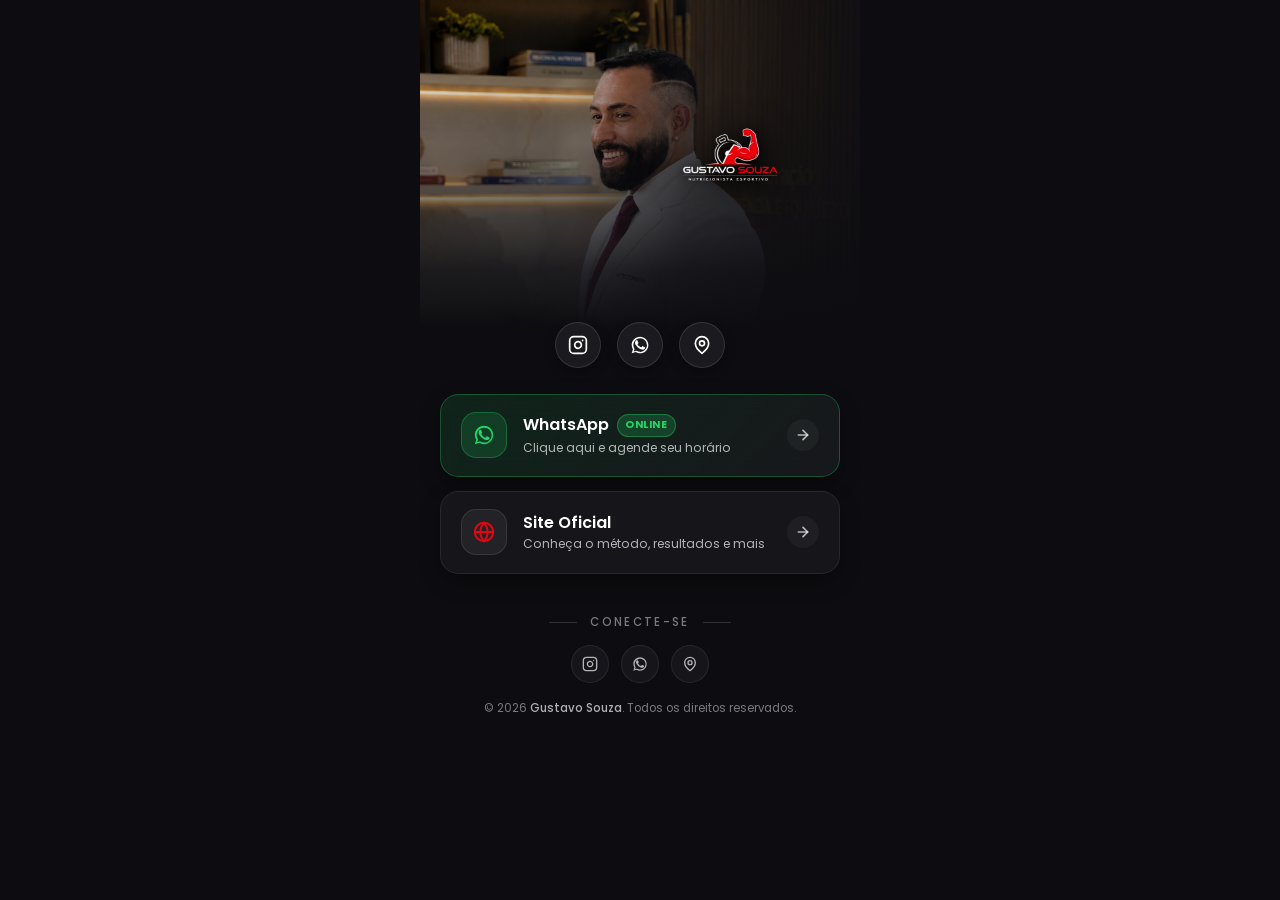
==== commit 18a41c07: "style: remove textos repetidos e destaca logo a direita com imagem preenchendo o fundo no /link" ====
--- a/link.html
+++ b/link.html
@@ -100,20 +100,19 @@
     .hero-top-banner {
       position: relative;
       width: 100%;
-      height: 320px;
+      height: 330px;
       overflow: hidden;
       background-color: #0A0A0D;
     }
 
-    /* Professional Background Cutout Photo (Left Aligned) */
+    /* Professional Background Cutout Photo (Fills screen) */
     .hero-bg-photo {
       position: absolute;
-      left: -15px;
-      bottom: 0;
+      inset: 0;
       height: 100%;
-      width: 62%;
+      width: 100%;
       object-fit: cover;
-      object-position: top center;
+      object-position: 25% top;
       z-index: 1;
       filter: contrast(1.05) brightness(1.02);
     }
@@ -126,15 +125,15 @@
       background: linear-gradient(
         to bottom,
         rgba(13, 13, 17, 0.0) 0%,
-        rgba(13, 13, 17, 0.05) 30%,
+        rgba(13, 13, 17, 0.08) 25%,
         rgba(13, 13, 17, 0.45) 55%,
-        rgba(13, 13, 17, 0.85) 80%,
+        rgba(13, 13, 17, 0.88) 82%,
         #0D0D11 100%
       );
       pointer-events: none;
     }
 
-    /* Degradê Lateral — Garante legibilidade para a Logo e Textos à Direita */
+    /* Degradê Lateral — Garante máxima legibilidade para a Logo à Direita */
     .hero-gradient-side {
       position: absolute;
       inset: 0;
@@ -142,62 +141,34 @@
       background: linear-gradient(
         to right,
         rgba(13, 13, 17, 0.0) 0%,
-        rgba(13, 13, 17, 0.1) 35%,
-        rgba(13, 13, 17, 0.75) 60%,
-        rgba(13, 13, 17, 0.95) 100%
+        rgba(13, 13, 17, 0.15) 35%,
+        rgba(13, 13, 17, 0.65) 60%,
+        rgba(13, 13, 17, 0.92) 100%
       );
       pointer-events: none;
     }
 
-    /* Right Side Branding / Logo Block */
+    /* Right Side Logo Block */
     .hero-right-content {
       position: absolute;
       right: 1.25rem;
-      top: 0;
-      bottom: 0;
+      top: 48%;
+      transform: translateY(-50%);
       width: 50%;
       display: flex;
-      flex-direction: column;
       align-items: center;
       justify-content: center;
       text-align: center;
       z-index: 3;
-      padding-top: 1rem;
     }
 
     .brand-logo-img {
-      max-height: 58px;
-      width: auto;
+      max-width: 175px;
+      max-height: 85px;
+      width: 100%;
       object-fit: contain;
-      filter: drop-shadow(0 4px 14px rgba(0, 0, 0, 0.7));
-      margin-bottom: 0.6rem;
-    }
-
-    .brand-person-name {
-      font-size: 1.2rem;
-      font-weight: 700;
-      color: #FFFFFF;
-      letter-spacing: -0.02em;
-      line-height: 1.15;
-      text-shadow: 0 2px 8px rgba(0, 0, 0, 0.8);
-    }
-
-    .brand-person-tag {
-      font-size: 0.68rem;
-      font-weight: 600;
-      color: var(--primary);
-      text-transform: uppercase;
-      letter-spacing: 0.12em;
-      margin-top: 0.3rem;
-      line-height: 1.25;
-    }
-
-    .brand-person-sub {
-      font-size: 0.65rem;
-      color: var(--text-dim);
-      letter-spacing: 0.06em;
-      margin-top: 0.25rem;
-      text-transform: uppercase;
+      filter: drop-shadow(0 6px 18px rgba(0, 0, 0, 0.9)) drop-shadow(0 2px 6px rgba(0, 0, 0, 0.95));
+      transition: var(--transition);
     }
 
     /* ==========================================================================
@@ -499,14 +470,9 @@
       .hero-top-banner {
         height: 290px;
       }
-      .hero-bg-photo {
-        width: 65%;
-      }
       .brand-logo-img {
-        max-height: 48px;
-      }
-      .brand-person-name {
-        font-size: 1.05rem;
+        max-width: 145px;
+        max-height: 70px;
       }
       .action-card {
         padding: 0.95rem 1rem;
@@ -533,7 +499,7 @@
 
   <div class="biolink-container">
     
-    <!-- Top Hero Banner: Professional Background Photo (Left) + Logo/Name (Right) + Bottom Degradê -->
+    <!-- Top Hero Banner: Professional Background Photo (Fills Screen) + Logo (Right) + Bottom Degradê -->
     <header class="hero-top-banner">
       <!-- Foto de fundo com o profissional -->
       <img src="images/gustavo-hero.png" alt="Gustavo Souza" class="hero-bg-photo">
@@ -542,12 +508,9 @@
       <div class="hero-gradient-bottom"></div>
       <div class="hero-gradient-side"></div>
 
-      <!-- Identidade e Logo à Direita -->
+      <!-- Logo à Direita como informação de nome e função -->
       <div class="hero-right-content">
-        <img src="images/logo.png" alt="Logo Gustavo Souza" class="brand-logo-img">
-        <h1 class="brand-person-name">Gustavo Souza</h1>
-        <p class="brand-person-tag">Nutricionista Esportivo</p>
-        <span class="brand-person-sub">CRN-6 • Caucaia / CE</span>
+        <img src="images/logo.png" alt="Gustavo Souza — Nutricionista Esportivo" class="brand-logo-img">
       </div>
     </header>
 
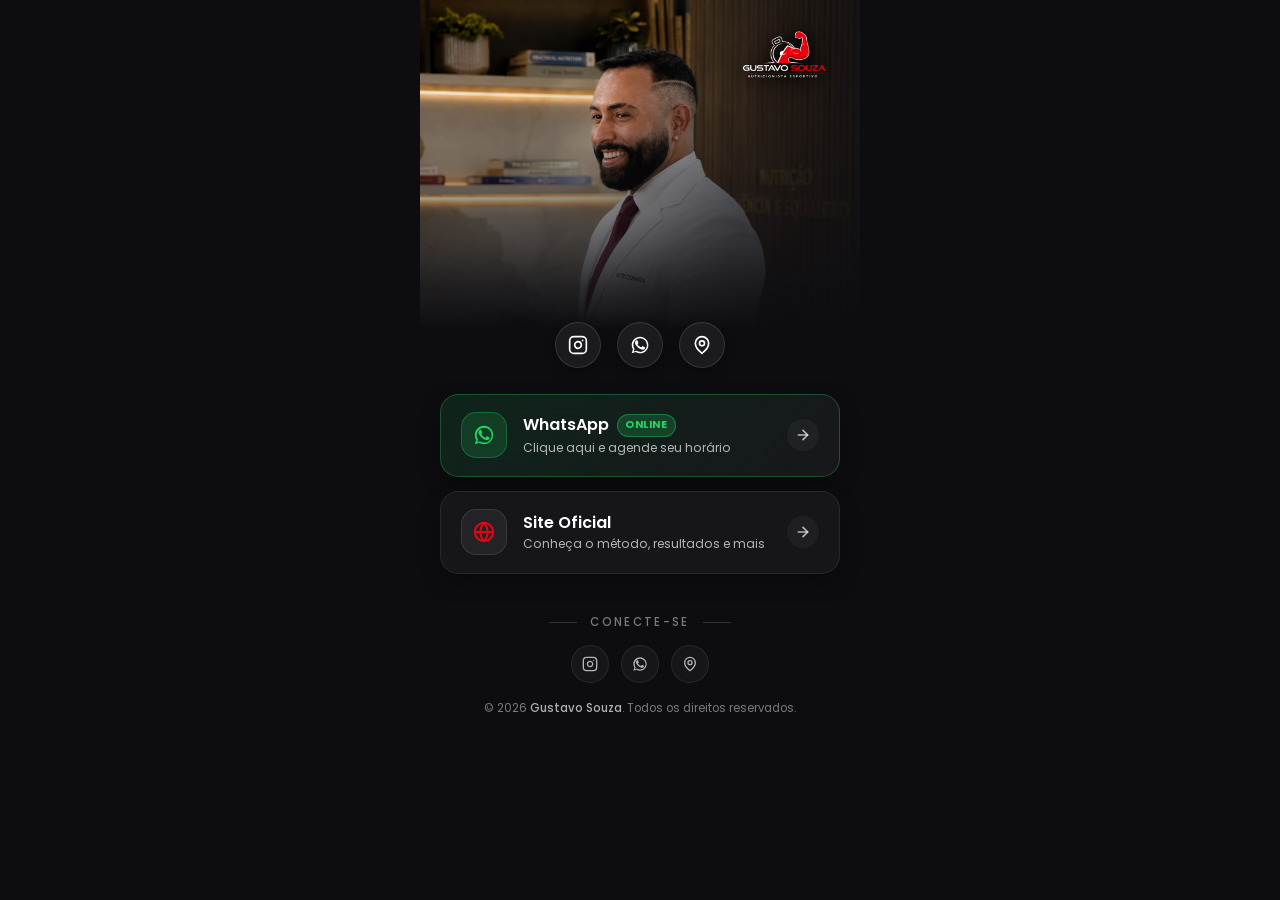
==== commit 96a6d068: "style: move logo para superior direito e reduz 5% alcance do degrade no /link" ====
--- a/link.html
+++ b/link.html
@@ -117,7 +117,7 @@
       filter: contrast(1.05) brightness(1.02);
     }
 
-    /* Degradê Suave — Transição inferior para os cards */
+    /* Degradê Suave — Transição inferior para os cards (-5% no alcance) */
     .hero-gradient-bottom {
       position: absolute;
       inset: 0;
@@ -125,9 +125,9 @@
       background: linear-gradient(
         to bottom,
         rgba(13, 13, 17, 0.0) 0%,
-        rgba(13, 13, 17, 0.08) 25%,
-        rgba(13, 13, 17, 0.45) 55%,
-        rgba(13, 13, 17, 0.88) 82%,
+        rgba(13, 13, 17, 0.0) 30%,
+        rgba(13, 13, 17, 0.40) 60%,
+        rgba(13, 13, 17, 0.85) 87%,
         #0D0D11 100%
       );
       pointer-events: none;
@@ -141,33 +141,32 @@
       background: linear-gradient(
         to right,
         rgba(13, 13, 17, 0.0) 0%,
-        rgba(13, 13, 17, 0.15) 35%,
-        rgba(13, 13, 17, 0.65) 60%,
-        rgba(13, 13, 17, 0.92) 100%
+        rgba(13, 13, 17, 0.1) 40%,
+        rgba(13, 13, 17, 0.55) 70%,
+        rgba(13, 13, 17, 0.85) 100%
       );
       pointer-events: none;
     }
 
-    /* Right Side Logo Block */
+    /* Right Side Logo Block — Canto Superior Direito */
     .hero-right-content {
       position: absolute;
       right: 1.25rem;
-      top: 48%;
-      transform: translateY(-50%);
-      width: 50%;
-      display: flex;
-      align-items: center;
-      justify-content: center;
-      text-align: center;
+      top: 1.25rem;
+      width: auto;
+      max-width: 48%;
+      display: flex;
+      align-items: center;
+      justify-content: flex-end;
       z-index: 3;
     }
 
     .brand-logo-img {
-      max-width: 175px;
-      max-height: 85px;
+      max-width: 155px;
+      max-height: 75px;
       width: 100%;
       object-fit: contain;
-      filter: drop-shadow(0 6px 18px rgba(0, 0, 0, 0.9)) drop-shadow(0 2px 6px rgba(0, 0, 0, 0.95));
+      filter: drop-shadow(0 4px 14px rgba(0, 0, 0, 0.9)) drop-shadow(0 2px 6px rgba(0, 0, 0, 0.95));
       transition: var(--transition);
     }
 
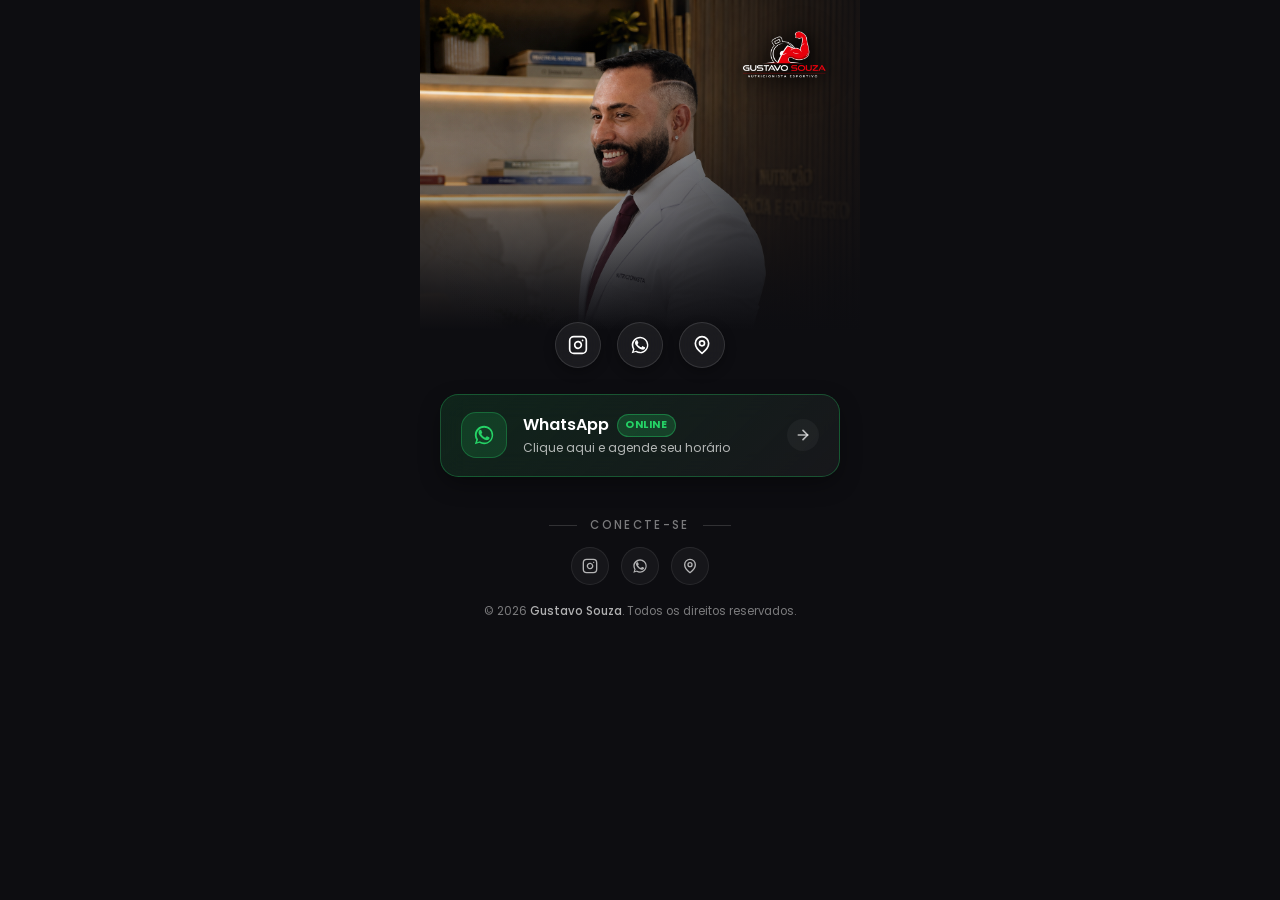
==== commit 41443bf1: "fix(links): update whatsapp link and remove website button" ====
--- a/link.html
+++ b/link.html
@@ -16,7 +16,7 @@
   <meta name="referrer" content="strict-origin-when-cross-origin">
   
   <title>Gustavo Souza | Links Oficiais • Nutricionista Esportivo</title>
-  <meta name="description" content="Acesse os canais oficiais do nutricionista esportivo Gustavo Souza. Agendamento via WhatsApp, site oficial e redes sociais.">
+  <meta name="description" content="Acesse os canais oficiais do nutricionista esportivo Gustavo Souza. Agendamento via WhatsApp e redes sociais.">
   <meta name="author" content="Gustavo Souza">
   <link rel="icon" href="favicon.ico" type="image/x-icon">
 
@@ -525,7 +525,7 @@
       </a>
 
       <!-- WhatsApp -->
-      <a href="https://wa.me/5585981553394?text=Ol%C3%A1%20Gusta%2C%20Vim%20pelo%20site%20e%20gostaria%20de%20saber%20mais%20" target="_blank" rel="noopener noreferrer" class="social-pill-btn whatsapp" aria-label="WhatsApp">
+      <a href="https://wa.me/5585981553394?text=Ol%C3%A1%20Gusta%2C%20Vim%20pelo%20insta%20e%20gostaria%20de%20saber%20mais!" target="_blank" rel="noopener noreferrer" class="social-pill-btn whatsapp" aria-label="WhatsApp">
         <svg viewBox="0 0 24 24" fill="currentColor">
           <path d="M17.472 14.382c-.297-.149-1.758-.867-2.03-.967-.273-.099-.471-.148-.67.15-.197.297-.767.966-.94 1.164-.173.199-.347.223-.644.075-.297-.15-1.255-.463-2.39-1.475-.883-.788-1.48-1.761-1.653-2.059-.173-.297-.019-.458.13-.606.134-.133.298-.347.446-.52.15-.174.199-.298.298-.497.099-.198.05-.371-.025-.52-.075-.149-.669-1.612-.916-2.207-.242-.579-.487-.5-.669-.51l-.57-.01c-.198 0-.52.074-.792.372s-1.04 1.016-1.04 2.479 1.065 2.876 1.213 3.074c.149.198 2.095 3.2 5.076 4.487.71.306 1.263.489 1.694.626.712.226 1.36.194 1.872.118.571-.085 1.758-.719 2.006-1.413.248-.694.248-1.289.173-1.413-.074-.124-.272-.198-.57-.347zM12.017 2C6.485 2 2.02 6.465 2.02 12c0 1.867.545 3.68 1.556 5.24L2 22l4.867-1.523A9.955 9.955 0 0 0 12.017 22c5.532 0 9.997-4.465 9.997-10s-4.465-10-9.997-10zM12.017 20.15a8.144 8.144 0 0 1-4.148-1.135l-.297-.177-3.075.962.982-2.995-.194-.309a8.13 8.13 0 0 1-1.248-4.348c0-4.501 3.664-8.165 8.165-8.165 2.18 0 4.229.85 5.771 2.394a8.116 8.116 0 0 1 2.393 5.771c0 4.501-3.663 8.165-8.165 8.165z"/>
         </svg>
@@ -543,7 +543,7 @@
     <!-- Cards Principais (Botões de Ação) -->
     <main class="cards-container">
       <!-- 1. Botão WhatsApp -->
-      <a href="https://wa.me/5585981553394?text=Ol%C3%A1%20Gusta%2C%20Vim%20pelo%20site%20e%20gostaria%20de%20saber%20mais%20" target="_blank" rel="noopener noreferrer" class="action-card featured">
+      <a href="https://wa.me/5585981553394?text=Ol%C3%A1%20Gusta%2C%20Vim%20pelo%20insta%20e%20gostaria%20de%20saber%20mais!" target="_blank" rel="noopener noreferrer" class="action-card featured">
         <div class="card-icon-box">
           <svg viewBox="0 0 24 24" fill="currentColor">
             <path d="M17.472 14.382c-.297-.149-1.758-.867-2.03-.967-.273-.099-.471-.148-.67.15-.197.297-.767.966-.94 1.164-.173.199-.347.223-.644.075-.297-.15-1.255-.463-2.39-1.475-.883-.788-1.48-1.761-1.653-2.059-.173-.297-.019-.458.13-.606.134-.133.298-.347.446-.52.15-.174.199-.298.298-.497.099-.198.05-.371-.025-.52-.075-.149-.669-1.612-.916-2.207-.242-.579-.487-.5-.669-.51l-.57-.01c-.198 0-.52.074-.792.372s-1.04 1.016-1.04 2.479 1.065 2.876 1.213 3.074c.149.198 2.095 3.2 5.076 4.487.71.306 1.263.489 1.694.626.712.226 1.36.194 1.872.118.571-.085 1.758-.719 2.006-1.413.248-.694.248-1.289.173-1.413-.074-.124-.272-.198-.57-.347zM12.017 2C6.485 2 2.02 6.465 2.02 12c0 1.867.545 3.68 1.556 5.24L2 22l4.867-1.523A9.955 9.955 0 0 0 12.017 22c5.532 0 9.997-4.465 9.997-10s-4.465-10-9.997-10zM12.017 20.15a8.144 8.144 0 0 1-4.148-1.135l-.297-.177-3.075.962.982-2.995-.194-.309a8.13 8.13 0 0 1-1.248-4.348c0-4.501 3.664-8.165 8.165-8.165 2.18 0 4.229.85 5.771 2.394a8.116 8.116 0 0 1 2.393 5.771c0 4.501-3.663 8.165-8.165 8.165z"/>
@@ -563,29 +563,6 @@
           </svg>
         </div>
       </a>
-
-      <!-- 2. Botão Site Oficial -->
-      <a href="https://gustanutri.vercel.app/" class="action-card">
-        <div class="card-icon-box">
-          <svg viewBox="0 0 24 24" fill="none" stroke="currentColor" stroke-linecap="round" stroke-linejoin="round">
-            <circle cx="12" cy="12" r="10"/>
-            <line x1="2" y1="12" x2="22" y2="12"/>
-            <path d="M12 2a15.3 15.3 0 0 1 4 10 15.3 15.3 0 0 1-4 10 15.3 15.3 0 0 1-4-10 15.3 15.3 0 0 1 4-10z"/>
-          </svg>
-        </div>
-        <div class="card-info">
-          <div class="card-title-row">
-            <span class="card-title">Site Oficial</span>
-          </div>
-          <div class="card-subtitle">Conheça o método, resultados e mais</div>
-        </div>
-        <div class="card-arrow">
-          <svg viewBox="0 0 24 24" fill="none" stroke="currentColor" stroke-linecap="round" stroke-linejoin="round">
-            <line x1="5" y1="12" x2="19" y2="12"/>
-            <polyline points="12 5 19 12 12 19"/>
-          </svg>
-        </div>
-      </a>
     </main>
 
     <!-- Footer / Conecte-se -->
@@ -600,7 +577,7 @@
             <line x1="17.5" x2="17.51" y1="6.5" y2="6.5"/>
           </svg>
         </a>
-        <a href="https://wa.me/5585981553394?text=Ol%C3%A1%20Gusta%2C%20Vim%20pelo%20site%20e%20gostaria%20de%20saber%20mais%20" target="_blank" rel="noopener noreferrer" class="footer-social-btn" aria-label="WhatsApp">
+        <a href="https://wa.me/5585981553394?text=Ol%C3%A1%20Gusta%2C%20Vim%20pelo%20insta%20e%20gostaria%20de%20saber%20mais!" target="_blank" rel="noopener noreferrer" class="footer-social-btn" aria-label="WhatsApp">
           <svg viewBox="0 0 24 24" fill="currentColor">
             <path d="M17.472 14.382c-.297-.149-1.758-.867-2.03-.967-.273-.099-.471-.148-.67.15-.197.297-.767.966-.94 1.164-.173.199-.347.223-.644.075-.297-.15-1.255-.463-2.39-1.475-.883-.788-1.48-1.761-1.653-2.059-.173-.297-.019-.458.13-.606.134-.133.298-.347.446-.52.15-.174.199-.298.298-.497.099-.198.05-.371-.025-.52-.075-.149-.669-1.612-.916-2.207-.242-.579-.487-.5-.669-.51l-.57-.01c-.198 0-.52.074-.792.372s-1.04 1.016-1.04 2.479 1.065 2.876 1.213 3.074c.149.198 2.095 3.2 5.076 4.487.71.306 1.263.489 1.694.626.712.226 1.36.194 1.872.118.571-.085 1.758-.719 2.006-1.413.248-.694.248-1.289.173-1.413-.074-.124-.272-.198-.57-.347zM12.017 2C6.485 2 2.02 6.465 2.02 12c0 1.867.545 3.68 1.556 5.24L2 22l4.867-1.523A9.955 9.955 0 0 0 12.017 22c5.532 0 9.997-4.465 9.997-10s-4.465-10-9.997-10zM12.017 20.15a8.144 8.144 0 0 1-4.148-1.135l-.297-.177-3.075.962.982-2.995-.194-.309a8.13 8.13 0 0 1-1.248-4.348c0-4.501 3.664-8.165 8.165-8.165 2.18 0 4.229.85 5.771 2.394a8.116 8.116 0 0 1 2.393 5.771c0 4.501-3.663 8.165-8.165 8.165z"/>
           </svg>
